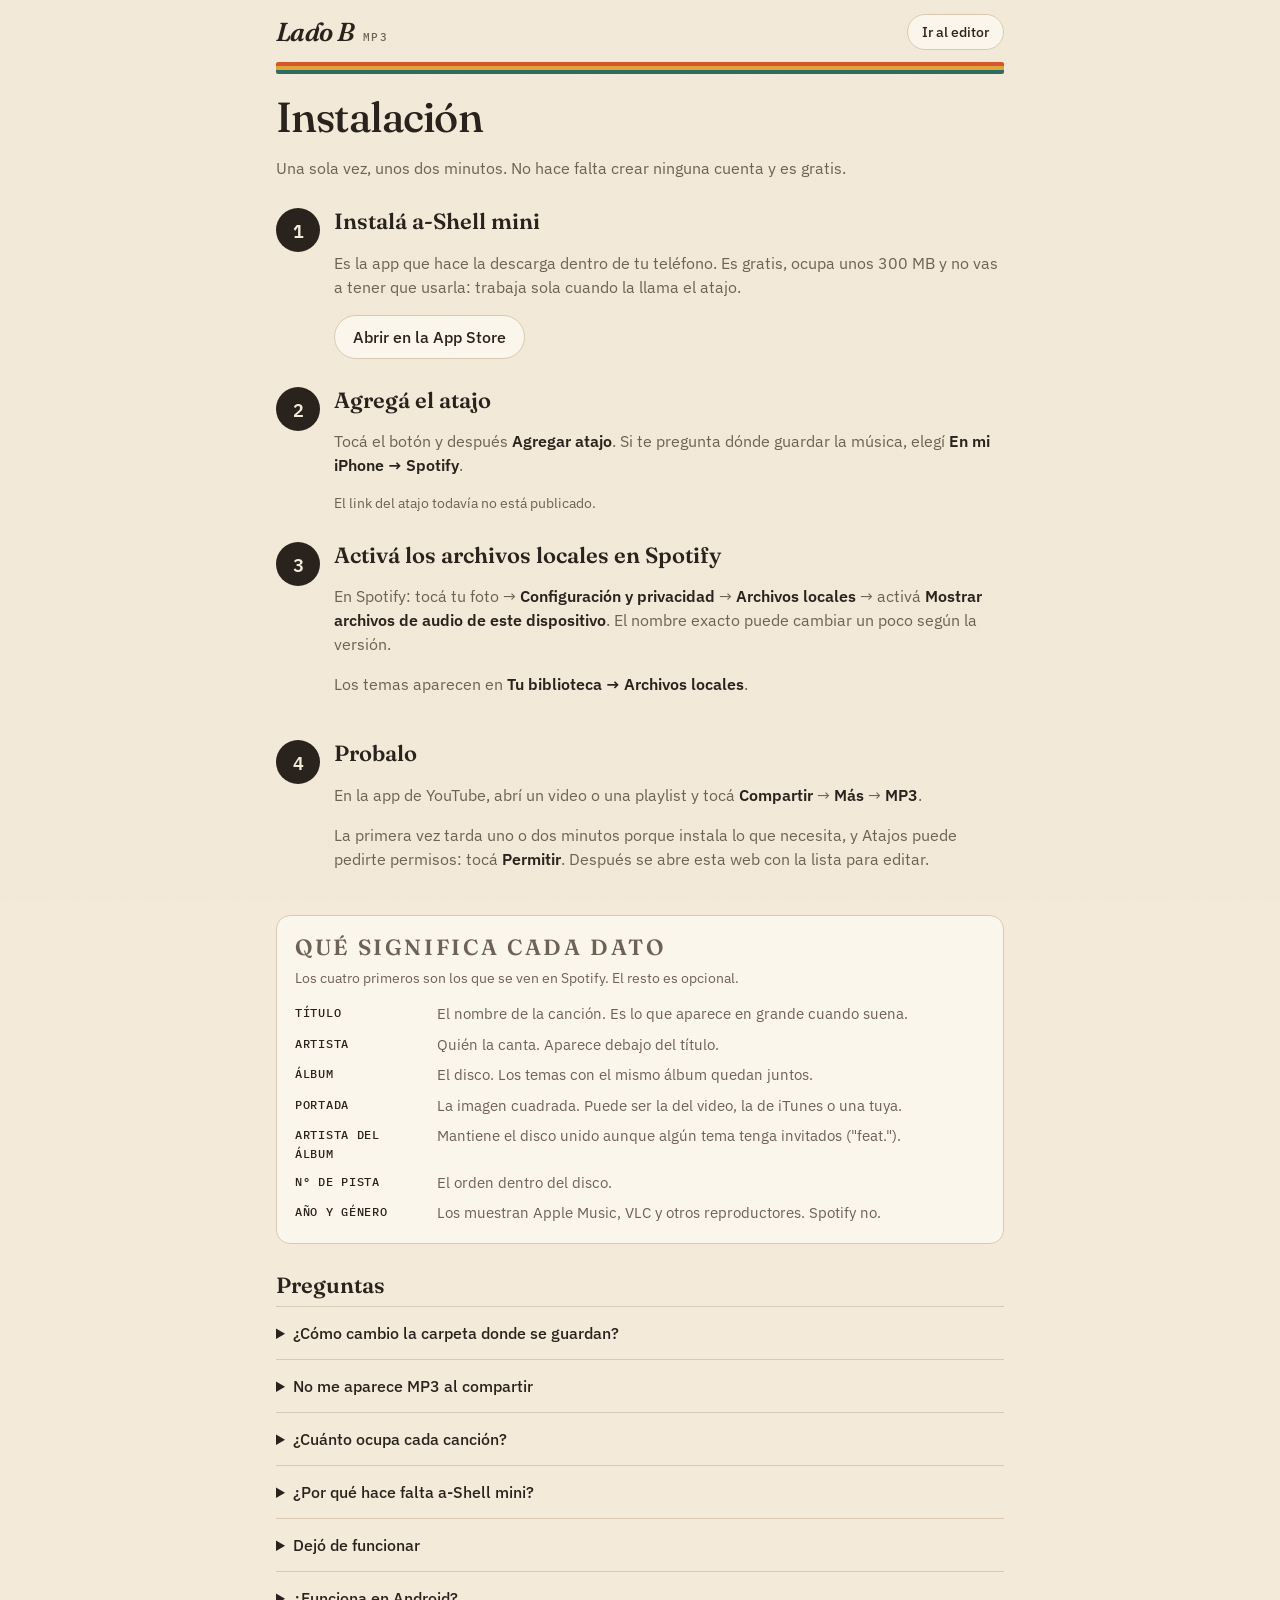
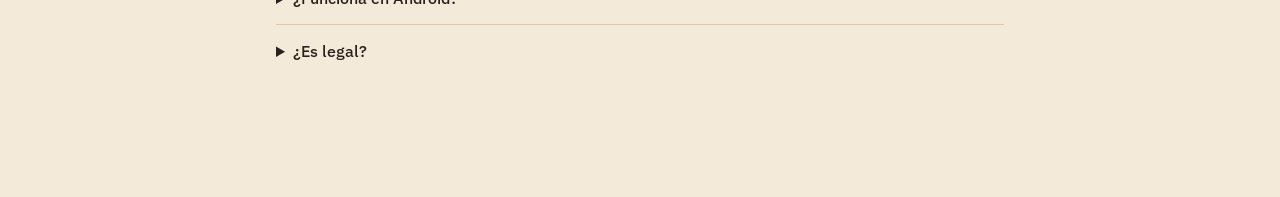
==== instalar.html @ 00c98a09 "Primera versión de Lado B Web estática para editar título, artista, álbum, portada y recortes de tem" ====
<!doctype html>
<html lang="es">
<head>
  <meta charset="utf-8">
  <meta name="viewport" content="width=device-width, initial-scale=1, viewport-fit=cover">
  <title>Instalar Lado B</title>
  <meta name="description" content="Cómo instalar Lado B en tu iPhone en dos minutos.">
  <meta name="theme-color" content="#f3ead9" media="(prefers-color-scheme: light)">
  <meta name="theme-color" content="#1d1a17" media="(prefers-color-scheme: dark)">
  <link rel="icon" href="assets/icono.svg" type="image/svg+xml">
  <link rel="apple-touch-icon" href="assets/icono-180.png">
  <link rel="preconnect" href="https://fonts.googleapis.com">
  <link rel="preconnect" href="https://fonts.gstatic.com" crossorigin>
  <link rel="stylesheet" href="https://fonts.googleapis.com/css2?family=Fraunces:ital,opsz,wght@0,9..144,500;0,9..144,600;1,9..144,500;1,9..144,600&family=IBM+Plex+Mono:wght@400;500;600&family=IBM+Plex+Sans:wght@400;500;600;700&display=swap">
  <link rel="stylesheet" href="assets/estilo.css">
</head>
<body>
  <div class="pagina guia">
    <header class="cabecera">
      <a class="marca" href="./"><b>Lado B</b><span>mp3</span></a>
      <a class="boton chico suave" href="./">Ir al editor</a>
    </header>
    <div class="rayas" aria-hidden="true"></div>

    <h1>Instalación</h1>
    <p>Una sola vez, unos dos minutos. No hace falta crear ninguna cuenta y es gratis.</p>

    <div class="pasos-guia">
      <section class="paso">
        <span class="num">1</span>
        <div>
          <h2>Instalá a-Shell mini</h2>
          <p>Es la app que hace la descarga dentro de tu teléfono. Es gratis, ocupa unos 300 MB y no vas a tener que usarla: trabaja sola cuando la llama el atajo.</p>
          <a class="boton suave" id="app-store" href="#">Abrir en la App Store</a>
        </div>
      </section>

      <section class="paso">
        <span class="num">2</span>
        <div>
          <h2>Agregá el atajo</h2>
          <p>Tocá el botón y después <b>Agregar atajo</b>. Si te pregunta dónde guardar la música, elegí <b>En mi iPhone → Spotify</b>.</p>
          <a class="boton primario" id="atajo" href="#">Agregar el atajo</a>
          <p class="nota oculto" id="sin-atajo">El link del atajo todavía no está publicado.</p>
        </div>
      </section>

      <section class="paso">
        <span class="num">3</span>
        <div>
          <h2>Activá los archivos locales en Spotify</h2>
          <p>En Spotify: tocá tu foto → <b>Configuración y privacidad</b> → <b>Archivos locales</b> → activá <b>Mostrar archivos de audio de este dispositivo</b>. El nombre exacto puede cambiar un poco según la versión.</p>
          <p>Los temas aparecen en <b>Tu biblioteca → Archivos locales</b>.</p>
        </div>
      </section>

      <section class="paso">
        <span class="num">4</span>
        <div>
          <h2>Probalo</h2>
          <p>En la app de YouTube, abrí un video o una playlist y tocá <b>Compartir</b> → <b>Más</b> → <b>MP3</b>.</p>
          <p>La primera vez tarda uno o dos minutos porque instala lo que necesita, y Atajos puede pedirte permisos: tocá <b>Permitir</b>. Después se abre esta web con la lista para editar.</p>
        </div>
      </section>
    </div>

    <section class="tarjeta">
      <h2>Qué significa cada dato</h2>
      <p class="nota">Los cuatro primeros son los que se ven en Spotify. El resto es opcional.</p>
      <dl class="campos">
        <div><dt>Título</dt><dd>El nombre de la canción. Es lo que aparece en grande cuando suena.</dd></div>
        <div><dt>Artista</dt><dd>Quién la canta. Aparece debajo del título.</dd></div>
        <div><dt>Álbum</dt><dd>El disco. Los temas con el mismo álbum quedan juntos.</dd></div>
        <div><dt>Portada</dt><dd>La imagen cuadrada. Puede ser la del video, la de iTunes o una tuya.</dd></div>
        <div><dt>Artista del álbum</dt><dd>Mantiene el disco unido aunque algún tema tenga invitados ("feat.").</dd></div>
        <div><dt>Nº de pista</dt><dd>El orden dentro del disco.</dd></div>
        <div><dt>Año y género</dt><dd>Los muestran Apple Music, VLC y otros reproductores. Spotify no.</dd></div>
      </dl>
    </section>

    <section style="margin-top:28px">
      <h2>Preguntas</h2>

      <details id="carpeta">
        <summary>¿Cómo cambio la carpeta donde se guardan?</summary>
        <p>Abrí <b>Atajos</b>, mantené apretado <b>MP3</b> → <b>Editar</b>. En la acción <b>Guardar archivo</b>, tocá la carpeta y elegí otra. Si preferís elegir cada vez, activá <b>Preguntar dónde guardar</b>.</p>
      </details>

      <details>
        <summary>No me aparece MP3 al compartir</summary>
        <p>En la hoja de compartir, deslizá la fila de abajo hasta el final, tocá <b>Editar acciones</b> y activá <b>MP3</b>. También podés copiar el link y pegarlo en la página principal.</p>
      </details>

      <details>
        <summary>¿Cuánto ocupa cada canción?</summary>
        <p>A 192 kbps, cerca de 1,4 MB por minuto: un tema de 4 minutos ocupa unos 6 MB. A 128 kbps ocupa un tercio menos y casi no se nota la diferencia. Se cambia en Ajustes.</p>
      </details>

      <details>
        <summary>¿Por qué hace falta a-Shell mini?</summary>
        <p>Safari no puede bajar el audio de YouTube por sí solo: el navegador lo bloquea por seguridad. a-Shell mini hace esa parte en tu teléfono, sin pasar por ningún servidor, así que no hay límites ni costos.</p>
      </details>

      <details>
        <summary>Dejó de funcionar</summary>
        <p>YouTube cambia cosas seguido. Las herramientas se actualizan solas cada pocos días. Para forzarlo, abrí a-Shell mini y escribí <code>pip install -U yt-dlp</code>.</p>
      </details>

      <details>
        <summary>¿Funciona en Android?</summary>
        <p>Todavía no. Está pensado para sumarlo más adelante.</p>
      </details>

      <details>
        <summary>¿Es legal?</summary>
        <p>Usalo para música que tengas derecho a descargar: tus propios videos, contenido libre o con permiso del autor.</p>
      </details>
    </section>
  </div>

  <script type="module">
    import { CONFIG } from "./assets/config.js";
    document.getElementById("app-store").href = CONFIG.appStoreAShell;
    const atajo = document.getElementById("atajo");
    if (CONFIG.atajoICloud) atajo.href = CONFIG.atajoICloud;
    else {
      atajo.classList.add("oculto");
      document.getElementById("sin-atajo").classList.remove("oculto");
    }
    try {
      const tema = JSON.parse(localStorage.getItem("ladob:ajustes") || "{}").tema;
      if (tema && tema !== "auto") document.documentElement.dataset.tema = tema;
    } catch {}
  </script>
</body>
</html>
---- assets/estilo.css ----
/* Lado B: papel crema, tinta cálida y las tres rayas de un casete de los 70. */

:root {
  --papel: #f3ead9;
  --papel-2: #ebe0cb;
  --carton: #fbf6ec;
  --tinta: #2a231d;
  --tinta-2: #6e6155;
  --tinta-3: #9a8b7c;
  --linea: #d8c9b0;
  --naranja: #d4582c;
  --naranja-tinta: #fff7ee;
  --mostaza: #e0a43a;
  --verde: #2f6b61;
  --rojo: #b2392a;
  --sombra: 0 1px 0 rgba(42, 35, 29, 0.06), 0 8px 24px -12px rgba(42, 35, 29, 0.25);
  --radio: 14px;
  --serif: "Fraunces", Georgia, serif;
  --sans: "IBM Plex Sans", system-ui, -apple-system, sans-serif;
  --mono: "IBM Plex Mono", ui-monospace, Menlo, monospace;
  color-scheme: light;
}

@media (prefers-color-scheme: dark) {
  :root:not([data-tema="claro"]) {
    --papel: #1d1a17;
    --papel-2: #26221e;
    --carton: #2c2723;
    --tinta: #f1e7d6;
    --tinta-2: #b4a694;
    --tinta-3: #85786b;
    --linea: #3d3630;
    --naranja: #e8703f;
    --naranja-tinta: #1d1a17;
    --mostaza: #e9b34e;
    --verde: #5fa596;
    --rojo: #e2604f;
    --sombra: 0 1px 0 rgba(0, 0, 0, 0.3), 0 10px 28px -14px rgba(0, 0, 0, 0.7);
    color-scheme: dark;
  }
}
:root[data-tema="oscuro"] {
  --papel: #1d1a17;
  --papel-2: #26221e;
  --carton: #2c2723;
  --tinta: #f1e7d6;
  --tinta-2: #b4a694;
  --tinta-3: #85786b;
  --linea: #3d3630;
  --naranja: #e8703f;
  --naranja-tinta: #1d1a17;
  --mostaza: #e9b34e;
  --verde: #5fa596;
  --rojo: #e2604f;
  --sombra: 0 1px 0 rgba(0, 0, 0, 0.3), 0 10px 28px -14px rgba(0, 0, 0, 0.7);
  color-scheme: dark;
}

* { box-sizing: border-box; }
html { -webkit-text-size-adjust: 100%; }
body {
  margin: 0;
  background: var(--papel);
  color: var(--tinta);
  font: 400 16px/1.5 var(--sans);
  -webkit-font-smoothing: antialiased;
  min-height: 100dvh;
}
/* Grano de papel, muy suave. */
body::before {
  content: "";
  position: fixed;
  inset: 0;
  pointer-events: none;
  opacity: 0.35;
  mix-blend-mode: multiply;
  background-image: url("data:image/svg+xml;utf8,<svg xmlns='http://www.w3.org/2000/svg' width='160' height='160'><filter id='n'><feTurbulence type='fractalNoise' baseFrequency='.9' numOctaves='2' stitchTiles='stitch'/><feColorMatrix values='0 0 0 0 .45 0 0 0 0 .38 0 0 0 0 .3 0 0 0 .09 0'/></filter><rect width='100%' height='100%' filter='url(%23n)'/></svg>");
  z-index: 0;
}
:root[data-tema="oscuro"] body::before { mix-blend-mode: screen; opacity: 0.15; }
@media (prefers-color-scheme: dark) {
  :root:not([data-tema="claro"]) body::before { mix-blend-mode: screen; opacity: 0.15; }
}

a { color: inherit; }
img { display: block; }
button, input, select, textarea { font: inherit; color: inherit; }
.mono { font-family: var(--mono); }
.oculto { display: none !important; }
.sr { position: absolute; width: 1px; height: 1px; overflow: hidden; clip: rect(0 0 0 0); }

/* ----------------------------------------------------------- estructura */

.pagina {
  position: relative;
  z-index: 1;
  max-width: 760px;
  margin: 0 auto;
  padding: 0 16px calc(120px + env(safe-area-inset-bottom));
}

.cabecera {
  display: flex;
  align-items: center;
  gap: 12px;
  padding: calc(14px + env(safe-area-inset-top)) 0 12px;
}
.marca {
  display: flex;
  align-items: baseline;
  gap: 8px;
  text-decoration: none;
  margin-right: auto;
}
.marca b {
  font: italic 600 26px/1 var(--serif);
  letter-spacing: -0.02em;
}
.marca span {
  font: 500 11px/1 var(--mono);
  letter-spacing: 0.12em;
  text-transform: uppercase;
  color: var(--tinta-2);
}
.rayas {
  height: 12px;
  border-radius: 2px;
  background: linear-gradient(var(--naranja) 0 33.3%, var(--mostaza) 33.3% 66.6%, var(--verde) 66.6%);
  margin-bottom: 20px;
}

/* --------------------------------------------------------------- botones */

.boton {
  display: inline-flex;
  align-items: center;
  justify-content: center;
  gap: 8px;
  min-height: 44px;
  padding: 0 18px;
  border-radius: 999px;
  border: 1.5px solid var(--tinta);
  background: transparent;
  font-weight: 500;
  text-decoration: none;
  cursor: pointer;
  white-space: nowrap;
  transition: transform 0.08s, background 0.15s;
}
.boton:active { transform: translateY(1px); }
.boton:disabled { opacity: 0.4; cursor: default; }
.boton.primario { background: var(--naranja); border-color: var(--naranja); color: var(--naranja-tinta); }
.boton.chico { min-height: 36px; padding: 0 14px; font-size: 14px; }
.boton.ancho { width: 100%; }
.boton.suave { border-color: var(--linea); background: var(--carton); }
.icono {
  display: inline-grid;
  place-items: center;
  width: 44px;
  height: 44px;
  border: 0;
  border-radius: 50%;
  background: transparent;
  cursor: pointer;
  color: var(--tinta);
  flex: none;
}
.icono:hover { background: var(--papel-2); }
.icono:disabled { opacity: 0.3; }
svg.i { width: 22px; height: 22px; fill: none; stroke: currentColor; stroke-width: 1.7; stroke-linecap: round; stroke-linejoin: round; }

.enlace {
  border: 0;
  background: none;
  padding: 0;
  color: var(--naranja);
  font-weight: 500;
  cursor: pointer;
  text-decoration: underline;
  text-underline-offset: 3px;
}

/* ------------------------------------------------------------- formularios */

.campo { display: grid; gap: 6px; }
.campo > span {
  display: flex;
  align-items: center;
  gap: 8px;
  font: 500 12px/1.2 var(--mono);
  letter-spacing: 0.06em;
  text-transform: uppercase;
  color: var(--tinta-2);
}
.campo small { color: var(--tinta-3); font-size: 13px; }
.entrada {
  width: 100%;
  min-height: 46px;
  padding: 10px 14px;
  border: 1.5px solid var(--linea);
  border-radius: 10px;
  background: var(--carton);
  font-size: 16px;
  outline: none;
  transition: border-color 0.15s;
}
.entrada:focus { border-color: var(--tinta); }
.entrada::placeholder { color: var(--tinta-3); }
.dos { display: grid; grid-template-columns: 1fr 1fr; gap: 12px; }
.tres { display: grid; grid-template-columns: 1fr 1fr 1fr; gap: 12px; }

.marca-n {
  display: inline-grid;
  place-items: center;
  width: 18px;
  height: 18px;
  border-radius: 50%;
  background: var(--tinta);
  color: var(--papel);
  font: 600 11px/1 var(--mono);
  letter-spacing: 0;
  flex: none;
}

.casilla {
  appearance: none;
  -webkit-appearance: none;
  width: 24px;
  height: 24px;
  margin: 0;
  border: 1.5px solid var(--tinta-3);
  border-radius: 7px;
  background: var(--carton);
  display: grid;
  place-items: center;
  cursor: pointer;
  flex: none;
}
.casilla:checked { background: var(--tinta); border-color: var(--tinta); }
.casilla:checked::after {
  content: "";
  width: 11px;
  height: 6px;
  border: solid var(--papel);
  border-width: 0 0 2px 2px;
  transform: translateY(-1px) rotate(-45deg);
}
.casilla:indeterminate { background: var(--tinta); border-color: var(--tinta); }
.casilla:indeterminate::after { content: ""; width: 10px; height: 2px; background: var(--papel); }

.segmentos {
  display: flex;
  padding: 3px;
  gap: 3px;
  border-radius: 12px;
  background: var(--papel-2);
}
.segmentos label { flex: 1; }
.segmentos input { position: absolute; opacity: 0; }
.segmentos span {
  display: grid;
  place-items: center;
  min-height: 40px;
  border-radius: 9px;
  font: 500 14px/1 var(--mono);
  cursor: pointer;
}
.segmentos input:checked + span { background: var(--carton); box-shadow: var(--sombra); }
.segmentos input:focus-visible + span { outline: 2px solid var(--naranja); }

.interruptor { display: flex; align-items: center; justify-content: space-between; gap: 16px; cursor: pointer; }
.interruptor input { appearance: none; -webkit-appearance: none; width: 50px; height: 30px; border-radius: 99px; background: var(--linea); position: relative; transition: background 0.2s; flex: none; cursor: pointer; margin: 0; }
.interruptor input::after { content: ""; position: absolute; top: 3px; left: 3px; width: 24px; height: 24px; border-radius: 50%; background: var(--carton); transition: transform 0.2s; box-shadow: 0 1px 3px rgba(0,0,0,.25); }
.interruptor input:checked { background: var(--verde); }
.interruptor input:checked::after { transform: translateX(20px); }

/* ---------------------------------------------------------------- casete */

.casete { width: 100%; max-width: 420px; margin: 0 auto; display: block; color: var(--tinta); }
.casete .carcasa { fill: var(--carton); stroke: currentColor; stroke-width: 2; }
.casete .etiqueta { fill: var(--papel); stroke: currentColor; stroke-width: 1.5; }
.casete .r1 { fill: var(--naranja); }
.casete .r2 { fill: var(--mostaza); }
.casete .r3 { fill: var(--verde); }
.casete .ventana { fill: var(--tinta); }
.casete .carrete { fill: var(--carton); stroke: currentColor; stroke-width: 1.5; }
.casete .cinta { fill: #4a3628; }
.casete .rayita { stroke: currentColor; stroke-width: 1; opacity: 0.35; }
.casete text { fill: currentColor; }
.casete .titulo-casete { font: italic 600 19px var(--serif); }
.casete .sub-casete { font: 500 9px var(--mono); letter-spacing: 0.14em; text-transform: uppercase; fill: var(--tinta-2); }
.casete .giro { transform-box: fill-box; transform-origin: center; }
.girando .casete .giro { animation: girar 2.4s linear infinite; }
@keyframes girar { to { transform: rotate(360deg); } }
@media (prefers-reduced-motion: reduce) { .girando .casete .giro { animation: none; } }

/* ----------------------------------------------------------- vista vacía */

.inicio { display: grid; gap: 28px; padding-top: 8px; }
.inicio h1 {
  font: 500 clamp(30px, 7vw, 44px)/1.05 var(--serif);
  letter-spacing: -0.02em;
  margin: 0;
  text-wrap: balance;
}
.inicio h1 em { color: var(--naranja); }
.inicio p.bajada { margin: 10px 0 0; color: var(--tinta-2); max-width: 46ch; }
.pegar { display: grid; gap: 10px; }
.pegar .fila { display: flex; gap: 8px; }
.pegar .fila .entrada { flex: 1; }
.pasos { list-style: none; margin: 0; padding: 0; display: grid; gap: 10px; counter-reset: paso; }
.pasos li { display: flex; gap: 12px; align-items: baseline; color: var(--tinta-2); counter-increment: paso; }
.pasos li::before { content: counter(paso); font: 600 13px var(--mono); color: var(--naranja); min-width: 14px; }
.pasos b { color: var(--tinta); font-weight: 500; }

.tarjeta {
  background: var(--carton);
  border: 1.5px solid var(--linea);
  border-radius: var(--radio);
  padding: 18px;
}
.tarjeta h2, .seccion-titulo {
  font: 500 12px/1 var(--mono);
  letter-spacing: 0.12em;
  text-transform: uppercase;
  color: var(--tinta-2);
  margin: 0 0 14px;
}
.recientes { list-style: none; margin: 0; padding: 0; }
.recientes li + li { border-top: 1px solid var(--linea); }
.recientes button {
  width: 100%;
  display: flex;
  align-items: center;
  gap: 12px;
  padding: 10px 0;
  border: 0;
  background: none;
  text-align: left;
  cursor: pointer;
}
.recientes img { width: 44px; height: 44px; border-radius: 6px; object-fit: cover; background: var(--papel-2); }
.recientes .t { font-weight: 500; overflow: hidden; text-overflow: ellipsis; white-space: nowrap; }
.recientes .s { font: 12px var(--mono); color: var(--tinta-3); }

/* ------------------------------------------------------------ lista */

.resumen { display: grid; gap: 18px; margin-bottom: 18px; }
.resumen .casete { max-width: 300px; }
.aviso {
  display: flex;
  gap: 12px;
  align-items: center;
  justify-content: space-between;
  flex-wrap: wrap;
  padding: 12px 14px;
  border-radius: 12px;
  background: color-mix(in srgb, var(--mostaza) 22%, var(--papel));
  border: 1.5px solid color-mix(in srgb, var(--mostaza) 60%, var(--papel));
  font-size: 15px;
}

.barra {
  position: sticky;
  top: 0;
  z-index: 5;
  display: flex;
  align-items: center;
  gap: 10px;
  padding: 10px 0;
  margin: 0 -16px;
  padding-inline: 16px;
  background: color-mix(in srgb, var(--papel) 92%, transparent);
  backdrop-filter: blur(10px);
  -webkit-backdrop-filter: blur(10px);
  border-bottom: 1px solid var(--linea);
}
.barra .cuenta { font: 500 13px var(--mono); color: var(--tinta-2); margin-right: auto; white-space: nowrap; }
.barra .boton.chico { padding: 0 12px; gap: 6px; }
.barra .boton svg.i { width: 18px; height: 18px; }

.temas { list-style: none; margin: 0; padding: 0; }
.tema {
  display: grid;
  grid-template-columns: auto 52px 1fr auto;
  align-items: center;
  gap: 12px;
  padding: 10px 4px;
  border-bottom: 1px solid var(--linea);
  cursor: pointer;
  border-radius: 8px;
}
.tema:hover { background: var(--papel-2); }
.tema .tapa { width: 52px; height: 52px; border-radius: 6px; object-fit: cover; background: var(--papel-2); }
.tema .info { min-width: 0; }
.tema .titulo, .tema .sub { overflow: hidden; text-overflow: ellipsis; white-space: nowrap; }
.tema .titulo { font-weight: 500; }
.tema .sub { font-size: 14px; color: var(--tinta-2); }
.tema .sub .falta { color: var(--rojo); }
.tema .meta { display: grid; justify-items: end; gap: 2px; font: 13px var(--mono); color: var(--tinta-2); }
.tema .nro { font: 12px var(--mono); color: var(--tinta-3); margin-right: 4px; }
.etiqueta-corte {
  font: 500 10px/1 var(--mono);
  letter-spacing: 0.06em;
  text-transform: uppercase;
  padding: 3px 6px;
  border-radius: 4px;
  background: color-mix(in srgb, var(--verde) 18%, transparent);
  color: var(--verde);
}
.tema.apagado .tapa, .tema.apagado .info { opacity: 0.45; }

.pie {
  position: fixed;
  left: 0;
  right: 0;
  bottom: 0;
  z-index: 10;
  padding: 12px 16px calc(12px + env(safe-area-inset-bottom));
  background: color-mix(in srgb, var(--papel) 94%, transparent);
  backdrop-filter: blur(12px);
  -webkit-backdrop-filter: blur(12px);
  border-top: 1px solid var(--linea);
}
.pie .adentro { max-width: 760px; margin: 0 auto; display: flex; align-items: center; gap: 14px; }
.pie .peso { font: 12px/1.3 var(--mono); color: var(--tinta-2); }
.pie .boton { margin-left: auto; }

/* ------------------------------------------------------------ hojas */

dialog.hoja {
  border: 0;
  padding: 0;
  margin: auto auto 0;
  width: 100%;
  max-width: 640px;
  max-height: 92dvh;
  border-radius: 22px 22px 0 0;
  background: var(--papel);
  color: var(--tinta);
  box-shadow: 0 -10px 40px rgba(0, 0, 0, 0.25);
  overflow: hidden;
}
dialog.hoja[open] { display: flex; flex-direction: column; animation: subir 0.22s ease-out; }
dialog.hoja::backdrop { background: rgba(20, 16, 12, 0.45); }
@keyframes subir { from { transform: translateY(40px); opacity: 0; } }
@media (min-width: 700px) {
  dialog.hoja { margin: auto; border-radius: 22px; max-height: 88dvh; }
}
.hoja-cabeza {
  display: flex;
  align-items: center;
  gap: 4px;
  padding: 10px 10px 10px 20px;
  border-bottom: 1px solid var(--linea);
}
.hoja-cabeza h2 { font: 600 20px/1.2 var(--serif); margin: 0 auto 0 0; }
.hoja-cabeza .pos { font: 13px var(--mono); color: var(--tinta-2); margin-right: 4px; }
.hoja-cuerpo { overflow-y: auto; padding: 20px; display: grid; gap: 22px; overscroll-behavior: contain; }
.hoja-pie {
  padding: 12px 20px calc(12px + env(safe-area-inset-bottom));
  border-top: 1px solid var(--linea);
  display: flex;
  gap: 10px;
}
.hoja-pie .boton { flex: 1; }
.bloque { display: grid; gap: 14px; }
.bloque + .bloque { padding-top: 22px; border-top: 1px dashed var(--linea); }
.nota { margin: 0; font-size: 14px; color: var(--tinta-2); }

/* -------------------------------------- vista previa (cómo se ve en Spotify) */

.vista {
  position: relative;
  display: grid;
  grid-template-columns: 136px 1fr;
  gap: 14px;
  align-items: center;
  padding: 16px;
  border-radius: var(--radio);
  background: #191512;
  color: #f4ece0;
}
.vista .disco {
  position: relative;
  width: 136px;
  height: 104px;
}
.vista .disco::before {
  /* el vinilo que asoma detrás de la tapa */
  content: "";
  position: absolute;
  top: 4px;
  left: 38px;
  width: 96px;
  height: 96px;
  border-radius: 50%;
  background:
    radial-gradient(circle, #111 0 3%, var(--naranja) 4% 30%, #0c0c0c 31% 33%, transparent 34%),
    repeating-radial-gradient(circle, #0e0e0e 0 1.5px, #333 1.5px 2.5px);
  box-shadow: 0 0 0 1px #3a322b;
}
.vista .disco img, .vista .disco .sin-tapa {
  position: relative;
  width: 100px;
  height: 100px;
  border-radius: 4px;
  object-fit: cover;
  box-shadow: 0 6px 16px rgba(0, 0, 0, 0.5);
  background: #2a2420;
}
.vista .sin-tapa { display: grid; place-items: center; font: 11px var(--mono); color: #9a8b7c; }
.vista .textos { min-width: 0; display: grid; gap: 4px; }
.vista .v-de { font: 500 10px/1.2 var(--mono); letter-spacing: 0.12em; text-transform: uppercase; color: #b4a694; }
.vista .v-titulo { font: 700 19px/1.2 var(--sans); overflow-wrap: anywhere; }
.vista .v-artista { font-size: 14px; color: #c9bcaa; }
.vista .vacio { color: #85786b; font-style: italic; font-weight: 400; }
.vista .marca-n { background: #f4ece0; color: #191512; width: 16px; height: 16px; font-size: 10px; vertical-align: 2px; margin-right: 6px; }
.vista .disco .marca-n { position: absolute; top: -6px; left: -6px; z-index: 2; }
.vista-pie { grid-column: 1 / -1; font: 11px/1.4 var(--mono); color: #9a8b7c; border-top: 1px solid #3a322b; padding-top: 10px; }

/* -------------------------------------------------------- portada / opciones */

.opciones-tapa { display: flex; gap: 10px; overflow-x: auto; padding-bottom: 4px; scrollbar-width: none; }
.opcion-tapa {
  flex: none;
  display: grid;
  gap: 6px;
  justify-items: center;
  width: 78px;
  border: 0;
  background: none;
  padding: 0;
  cursor: pointer;
  font: 11px var(--mono);
  color: var(--tinta-2);
}
.opcion-tapa .cuadro {
  width: 72px;
  height: 72px;
  border-radius: 8px;
  border: 2px solid transparent;
  outline: 1.5px solid var(--linea);
  background: var(--papel-2) center / cover no-repeat;
  display: grid;
  place-items: center;
  color: var(--tinta-2);
}
.opcion-tapa[aria-pressed="true"] .cuadro { border-color: var(--papel); outline: 2.5px solid var(--naranja); }
.opcion-tapa[aria-pressed="true"] { color: var(--tinta); }

.resultados { list-style: none; margin: 0; padding: 0; display: grid; gap: 4px; }
.resultados button {
  width: 100%;
  display: grid;
  grid-template-columns: 48px 1fr;
  gap: 12px;
  align-items: center;
  padding: 8px;
  border: 0;
  border-radius: 10px;
  background: none;
  text-align: left;
  cursor: pointer;
}
.resultados button:hover { background: var(--papel-2); }
.resultados img { width: 48px; height: 48px; border-radius: 6px; }
.resultados .t { font-weight: 500; }
.resultados .s { font-size: 13px; color: var(--tinta-2); }

/* -------------------------------------------------------------- recorte */

.reproductor {
  aspect-ratio: 16 / 9;
  border-radius: 12px;
  overflow: hidden;
  background: #111;
  display: grid;
  place-items: center;
}
.reproductor iframe, .reproductor > div { width: 100%; height: 100%; border: 0; }
.reproductor .boton { color: #f4ece0; border-color: #f4ece0; }
.tiempos { display: grid; grid-template-columns: 1fr 1fr; gap: 12px; }
.tiempo { display: grid; gap: 8px; }
.tiempo .acciones { display: grid; grid-template-columns: 1fr 1fr; gap: 6px; }
.linea-tiempo {
  position: relative;
  height: 10px;
  border-radius: 5px;
  background: var(--papel-2);
  overflow: hidden;
}
.linea-tiempo i { position: absolute; top: 0; bottom: 0; background: var(--verde); border-radius: 5px; }
.sugerencia {
  display: flex;
  gap: 12px;
  align-items: center;
  justify-content: space-between;
  padding: 12px 14px;
  border-radius: 12px;
  background: color-mix(in srgb, var(--verde) 14%, var(--papel));
  font-size: 14px;
}

/* --------------------------------------------------------------- listas de acciones */

.acciones-lista { list-style: none; margin: 0; padding: 0; }
.acciones-lista li + li { border-top: 1px solid var(--linea); }
.acciones-lista button {
  width: 100%;
  display: grid;
  grid-template-columns: 1fr auto;
  gap: 2px 12px;
  align-items: center;
  padding: 14px 2px;
  border: 0;
  background: none;
  text-align: left;
  cursor: pointer;
}
.acciones-lista .t { font-weight: 500; }
.acciones-lista .s { grid-column: 1; font-size: 14px; color: var(--tinta-2); }
.acciones-lista svg { grid-row: 1 / span 2; grid-column: 2; color: var(--tinta-3); }

.aviso-toast {
  position: fixed;
  left: 50%;
  bottom: calc(96px + env(safe-area-inset-bottom));
  transform: translateX(-50%);
  z-index: 50;
  max-width: calc(100% - 32px);
  padding: 12px 18px;
  border-radius: 12px;
  background: var(--tinta);
  color: var(--papel);
  font-size: 15px;
  box-shadow: var(--sombra);
  animation: subir 0.2s ease-out;
}

.cargando { display: inline-block; width: 16px; height: 16px; border: 2px solid currentColor; border-right-color: transparent; border-radius: 50%; animation: girar 0.7s linear infinite; }

/* ------------------------------------------------------------- guía */

.guia h1 { font: 500 clamp(30px, 7vw, 42px)/1.1 var(--serif); letter-spacing: -0.02em; margin: 0 0 10px; }
.guia h2 { font: 600 22px/1.2 var(--serif); margin: 0 0 8px; }
.guia p, .guia li { color: var(--tinta-2); }
.guia ol, .guia ul { padding-left: 20px; }
.guia li + li { margin-top: 6px; }
.guia b { color: var(--tinta); font-weight: 600; }
.guia .paso { display: grid; grid-template-columns: 44px 1fr; gap: 14px; }
.guia .num {
  width: 44px;
  height: 44px;
  border-radius: 50%;
  display: grid;
  place-items: center;
  font: 600 18px var(--mono);
  background: var(--tinta);
  color: var(--papel);
}
.guia .pasos-guia { display: grid; gap: 28px; margin: 28px 0; }
.guia details { border-top: 1px solid var(--linea); padding: 14px 0; }
.guia summary { cursor: pointer; font-weight: 500; }
.guia code { font: 14px var(--mono); background: var(--papel-2); padding: 2px 6px; border-radius: 4px; }
.guia .campos { display: grid; gap: 8px; margin: 14px 0 0; }
.guia .campos div { display: grid; grid-template-columns: 130px 1fr; gap: 12px; font-size: 15px; }
.guia .campos dt { font: 500 12px/1.6 var(--mono); text-transform: uppercase; letter-spacing: 0.06em; color: var(--tinta); }
.guia .campos dd { margin: 0; color: var(--tinta-2); }

@media (max-width: 420px) {
  .tema { grid-template-columns: auto 46px 1fr auto; gap: 10px; }
  .tema .tapa { width: 46px; height: 46px; }
  .vista { grid-template-columns: 116px 1fr; }
  .vista .disco { width: 116px; height: 88px; }
  .vista .disco img, .vista .disco .sin-tapa { width: 88px; height: 88px; }
  .vista .disco::before { width: 82px; height: 82px; left: 32px; top: 3px; }
  .tres { grid-template-columns: 1fr 1fr; }
  .guia .campos div { grid-template-columns: 1fr; gap: 2px; }
}
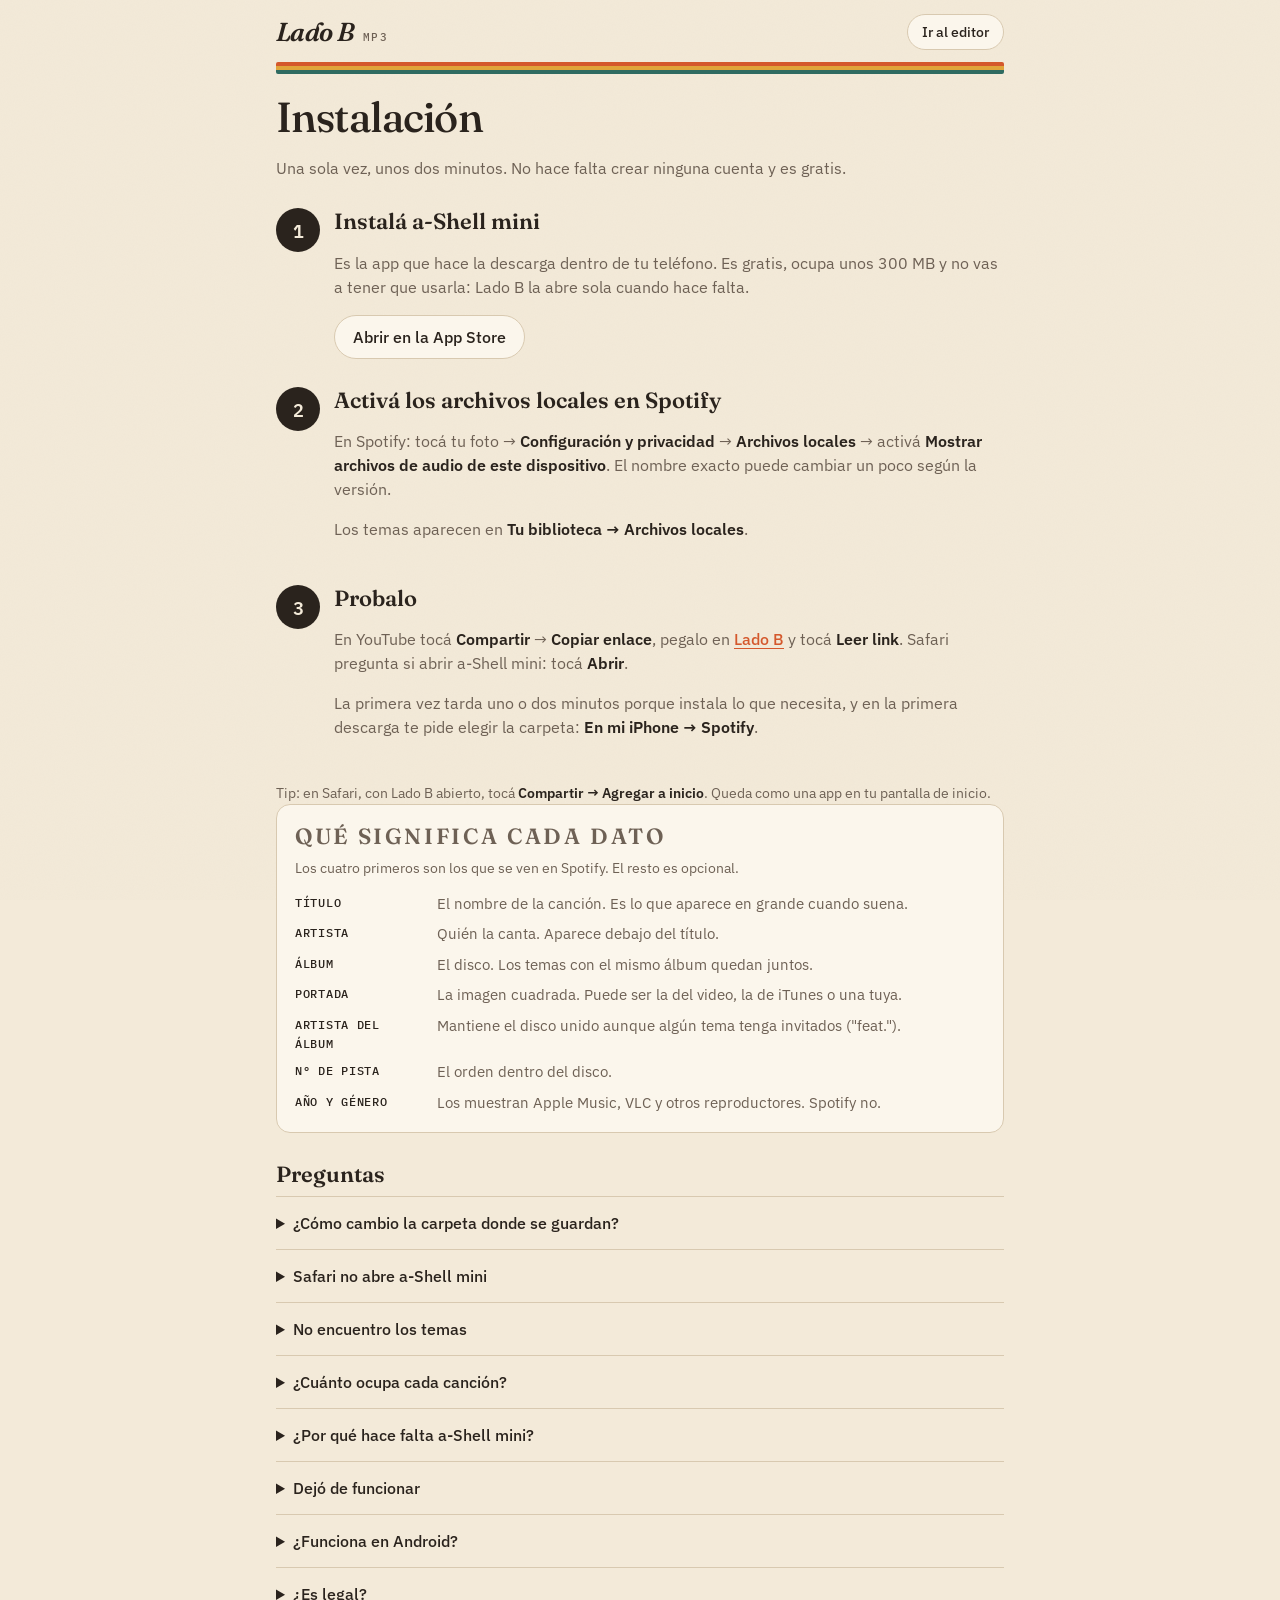
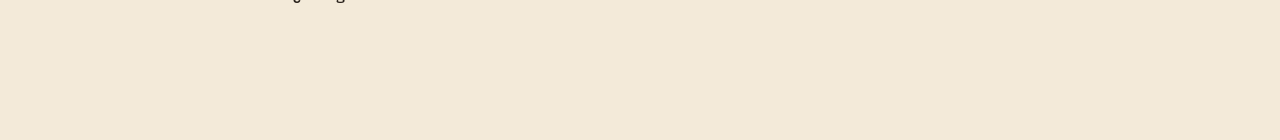
==== commit fb0b9202: "Versión sin atajo: la página llama directo a a-Shell mini - La web abre ashellmini:// con un comando" ====
--- a/instalar.html
+++ b/instalar.html
@@ -30,23 +30,13 @@
         <span class="num">1</span>
         <div>
           <h2>Instalá a-Shell mini</h2>
-          <p>Es la app que hace la descarga dentro de tu teléfono. Es gratis, ocupa unos 300 MB y no vas a tener que usarla: trabaja sola cuando la llama el atajo.</p>
+          <p>Es la app que hace la descarga dentro de tu teléfono. Es gratis, ocupa unos 300 MB y no vas a tener que usarla: Lado B la abre sola cuando hace falta.</p>
           <a class="boton suave" id="app-store" href="#">Abrir en la App Store</a>
         </div>
       </section>
 
       <section class="paso">
         <span class="num">2</span>
-        <div>
-          <h2>Agregá el atajo</h2>
-          <p>Tocá el botón y después <b>Agregar atajo</b>. Si te pregunta dónde guardar la música, elegí <b>En mi iPhone → Spotify</b>.</p>
-          <a class="boton primario" id="atajo" href="#">Agregar el atajo</a>
-          <p class="nota oculto" id="sin-atajo">El link del atajo todavía no está publicado.</p>
-        </div>
-      </section>
-
-      <section class="paso">
-        <span class="num">3</span>
         <div>
           <h2>Activá los archivos locales en Spotify</h2>
           <p>En Spotify: tocá tu foto → <b>Configuración y privacidad</b> → <b>Archivos locales</b> → activá <b>Mostrar archivos de audio de este dispositivo</b>. El nombre exacto puede cambiar un poco según la versión.</p>
@@ -55,14 +45,16 @@
       </section>
 
       <section class="paso">
-        <span class="num">4</span>
+        <span class="num">3</span>
         <div>
           <h2>Probalo</h2>
-          <p>En la app de YouTube, abrí un video o una playlist y tocá <b>Compartir</b> → <b>Más</b> → <b>MP3</b>.</p>
-          <p>La primera vez tarda uno o dos minutos porque instala lo que necesita, y Atajos puede pedirte permisos: tocá <b>Permitir</b>. Después se abre esta web con la lista para editar.</p>
+          <p>En YouTube tocá <b>Compartir</b> → <b>Copiar enlace</b>, pegalo en <a class="enlace" href="./">Lado B</a> y tocá <b>Leer link</b>. Safari pregunta si abrir a-Shell mini: tocá <b>Abrir</b>.</p>
+          <p>La primera vez tarda uno o dos minutos porque instala lo que necesita, y en la primera descarga te pide elegir la carpeta: <b>En mi iPhone → Spotify</b>.</p>
         </div>
       </section>
     </div>
+
+    <p class="nota">Tip: en Safari, con Lado B abierto, tocá <b>Compartir → Agregar a inicio</b>. Queda como una app en tu pantalla de inicio.</p>
 
     <section class="tarjeta">
       <h2>Qué significa cada dato</h2>
@@ -83,12 +75,17 @@
 
       <details id="carpeta">
         <summary>¿Cómo cambio la carpeta donde se guardan?</summary>
-        <p>Abrí <b>Atajos</b>, mantené apretado <b>MP3</b> → <b>Editar</b>. En la acción <b>Guardar archivo</b>, tocá la carpeta y elegí otra. Si preferís elegir cada vez, activá <b>Preguntar dónde guardar</b>.</p>
+        <p>En Lado B, tocá el botón de <b>Ajustes</b> (arriba a la derecha) → <b>Cambiar carpeta</b>, y elegí otra.</p>
       </details>
 
       <details>
-        <summary>No me aparece MP3 al compartir</summary>
-        <p>En la hoja de compartir, deslizá la fila de abajo hasta el final, tocá <b>Editar acciones</b> y activá <b>MP3</b>. También podés copiar el link y pegarlo en la página principal.</p>
+        <summary>Safari no abre a-Shell mini</summary>
+        <p>Revisá que esté instalada la versión <b>a-Shell mini</b>. Si tenés la versión completa (a-Shell), elegila en <b>Ajustes → App que descarga</b>.</p>
+      </details>
+
+      <details>
+        <summary>No encuentro los temas</summary>
+        <p>Si en la primera descarga no se eligió ninguna carpeta, quedan en <b>Archivos → En mi iPhone → a-Shell mini → Lado B</b>. Para que vayan a Spotify, elegí la carpeta desde <b>Ajustes → Cambiar carpeta</b>.</p>
       </details>
 
       <details>
@@ -121,12 +118,6 @@
   <script type="module">
     import { CONFIG } from "./assets/config.js";
     document.getElementById("app-store").href = CONFIG.appStoreAShell;
-    const atajo = document.getElementById("atajo");
-    if (CONFIG.atajoICloud) atajo.href = CONFIG.atajoICloud;
-    else {
-      atajo.classList.add("oculto");
-      document.getElementById("sin-atajo").classList.remove("oculto");
-    }
     try {
       const tema = JSON.parse(localStorage.getItem("ladob:ajustes") || "{}").tema;
       if (tema && tema !== "auto") document.documentElement.dataset.tema = tema;
--- a/assets/estilo.css
+++ b/assets/estilo.css
@@ -380,9 +380,60 @@
 .barra .boton svg.i { width: 18px; height: 18px; }
 
 .temas { list-style: none; margin: 0; padding: 0; }
+/* --------------------------------------------------------------- tutorial */
+
+.tutorial { display: grid; gap: 14px; text-align: center; justify-items: center; }
+.tutorial h3 { font: 600 24px/1.15 var(--serif); margin: 6px 0 0; }
+.tutorial p { margin: 0; color: var(--tinta-2); max-width: 40ch; }
+.tutorial-visual { width: 100%; min-height: 150px; display: grid; place-items: center; }
+.tutorial-visual .casete { max-width: 280px; }
+.puntos { display: flex; gap: 6px; margin-top: 4px; }
+.puntos i { width: 7px; height: 7px; border-radius: 50%; background: var(--linea); }
+.puntos i.activo { background: var(--naranja); width: 20px; border-radius: 4px; }
+
+.mock { width: 100%; max-width: 300px; border-radius: 16px; font-family: var(--sans); box-shadow: var(--sombra); }
+.mock .si { color: #0a84ff; font-weight: 600; }
+.mock-app {
+  display: flex; align-items: center; gap: 14px; padding: 16px;
+  background: var(--carton); border: 1.5px solid var(--linea); text-align: left;
+}
+.mock-app b { display: block; }
+.mock-app small { color: var(--tinta-2); }
+.mock-icono {
+  width: 60px; height: 60px; border-radius: 14px; flex: none;
+  display: grid; place-items: center;
+  background: #1c1c1e; color: #f5c542; font: 600 20px var(--mono);
+}
+.mock-alerta { background: rgba(242, 242, 247, 0.96); color: #1c1c1e; overflow: hidden; }
+.mock-alerta p { margin: 0; padding: 18px 16px; font-size: 15px; font-weight: 600; color: #1c1c1e; }
+.mock-alerta div { display: grid; grid-template-columns: 1fr 1fr; border-top: 1px solid #c6c6c8; }
+.mock-alerta span { padding: 12px; color: #0a84ff; }
+.mock-alerta span + span { border-left: 1px solid #c6c6c8; }
+.mock-ruta {
+  display: flex; align-items: center; justify-content: center; gap: 10px; padding: 18px;
+  background: var(--carton); border: 1.5px solid var(--linea); font-size: 17px;
+}
+.mock-ruta .flecha { color: var(--tinta-3); }
+.mock-ajuste {
+  display: flex; align-items: center; gap: 14px; padding: 16px; text-align: left;
+  background: #181818; color: #fff; font-size: 15px;
+}
+.mock-interruptor { flex: none; width: 46px; height: 28px; border-radius: 14px; background: #1ed760; position: relative; }
+.mock-interruptor::after { content: ""; position: absolute; top: 3px; right: 3px; width: 22px; height: 22px; border-radius: 50%; background: #fff; }
+
+.pista { margin: 14px 0 4px; }
+.tema .editar { color: var(--tinta-3); display: grid; place-items: center; }
+.tema .editar svg.i { width: 18px; height: 18px; }
+.etiqueta-corte.guardado { background: color-mix(in srgb, var(--naranja) 16%, transparent); color: var(--naranja); }
+.exito { display: grid; gap: 14px; text-align: center; }
+.exito .casete { max-width: 260px; }
+.exito p { margin: 0; color: var(--tinta-2); }
+.fallos { list-style: none; margin: 0; padding: 0; display: grid; gap: 10px; }
+.fallos li { display: grid; gap: 2px; padding: 10px 12px; border-radius: 10px; background: var(--papel-2); }
+.fallos span { font: 13px/1.4 var(--mono); color: var(--tinta-2); overflow-wrap: anywhere; }
 .tema {
   display: grid;
-  grid-template-columns: auto 52px 1fr auto;
+  grid-template-columns: auto 52px 1fr auto 18px;
   align-items: center;
   gap: 12px;
   padding: 10px 4px;
@@ -669,7 +720,7 @@
 .guia .campos dd { margin: 0; color: var(--tinta-2); }
 
 @media (max-width: 420px) {
-  .tema { grid-template-columns: auto 46px 1fr auto; gap: 10px; }
+  .tema { grid-template-columns: auto 46px 1fr auto 16px; gap: 10px; }
   .tema .tapa { width: 46px; height: 46px; }
   .vista { grid-template-columns: 116px 1fr; }
   .vista .disco { width: 116px; height: 88px; }
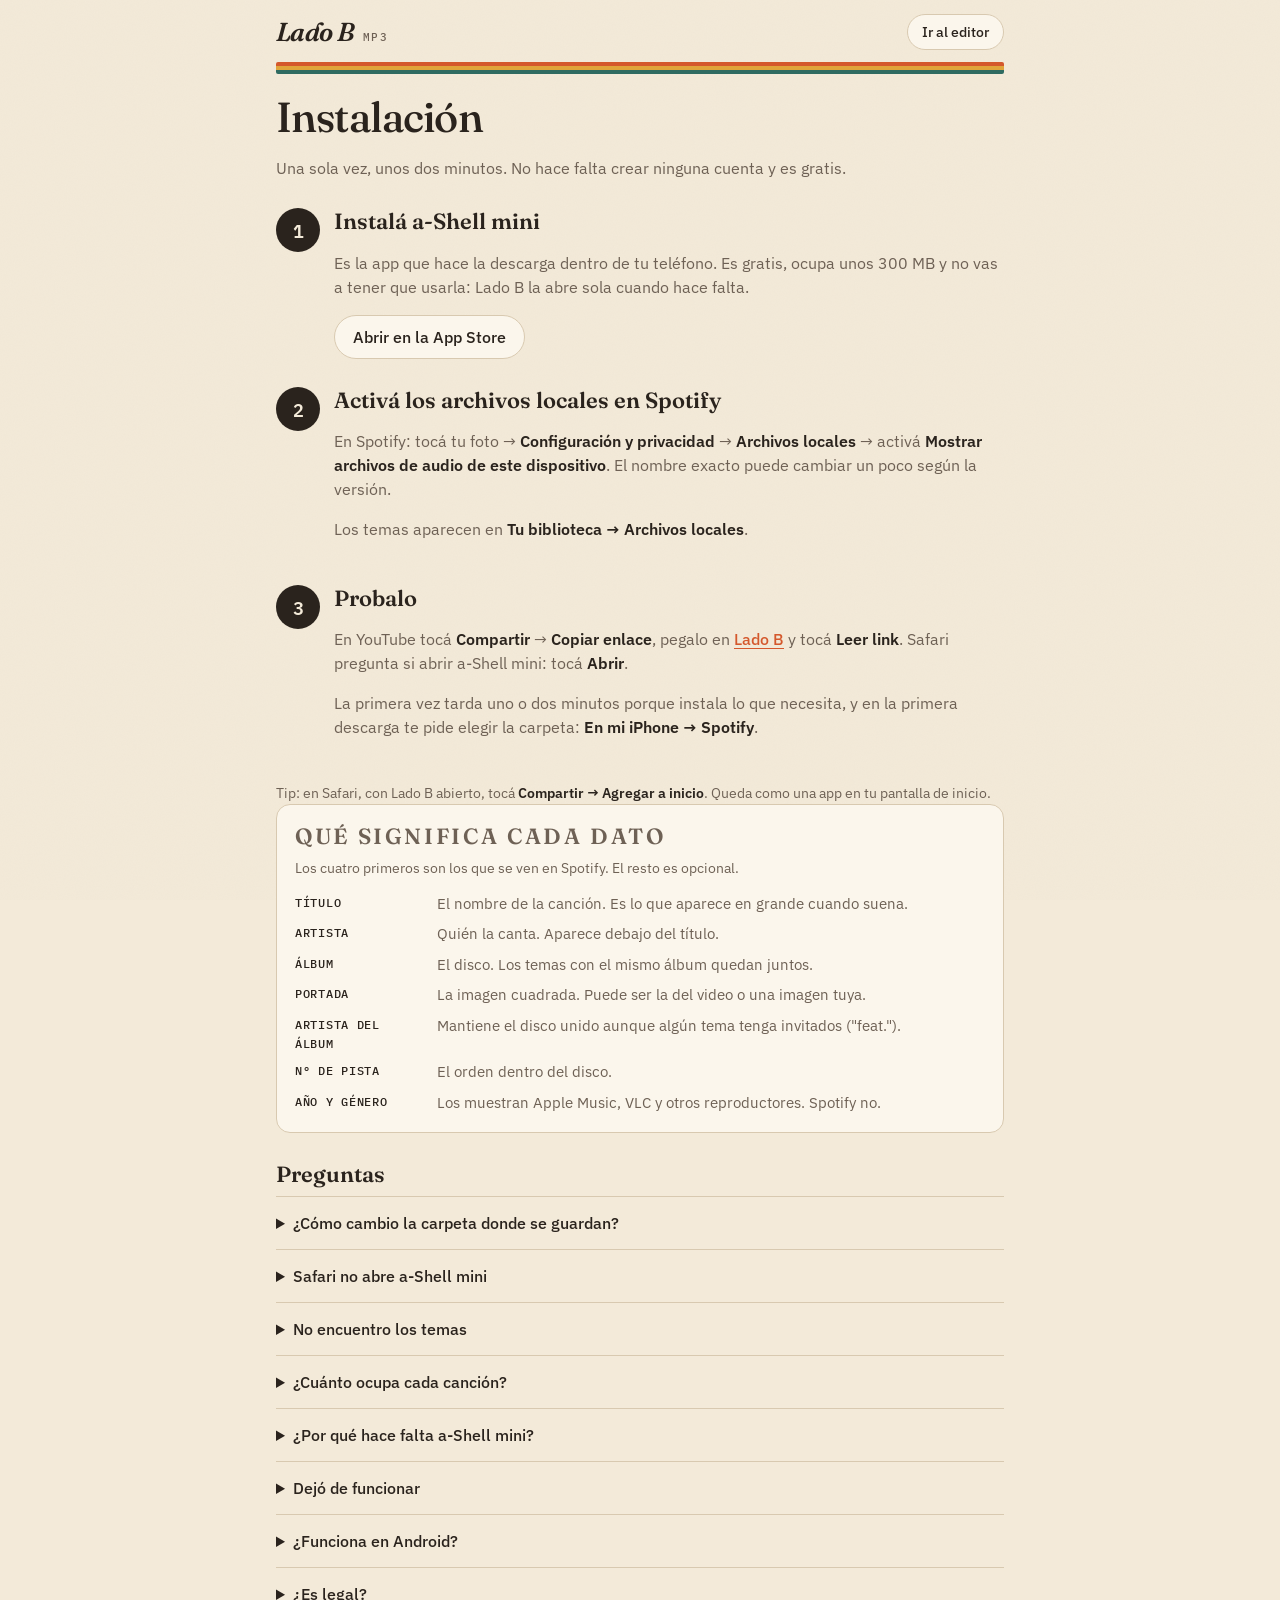
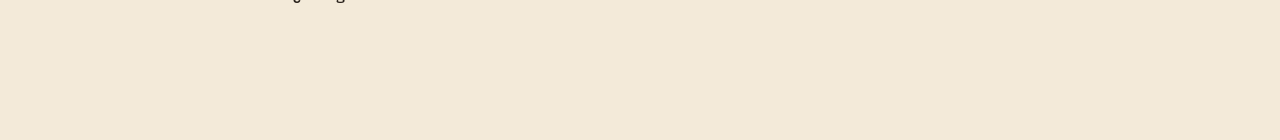
==== commit 1f0e5403: "Sacar iTunes y sumar el botón Agregar a inicio - Se quita la búsqueda en iTunes del editor y de la e" ====
--- a/instalar.html
+++ b/instalar.html
@@ -7,8 +7,10 @@
   <meta name="description" content="Cómo instalar Lado B en tu iPhone en dos minutos.">
   <meta name="theme-color" content="#f3ead9" media="(prefers-color-scheme: light)">
   <meta name="theme-color" content="#1d1a17" media="(prefers-color-scheme: dark)">
+  <meta name="apple-mobile-web-app-title" content="Lado B">
   <link rel="icon" href="assets/icono.svg" type="image/svg+xml">
   <link rel="apple-touch-icon" href="assets/icono-180.png">
+  <link rel="manifest" href="manifest.webmanifest">
   <link rel="preconnect" href="https://fonts.googleapis.com">
   <link rel="preconnect" href="https://fonts.gstatic.com" crossorigin>
   <link rel="stylesheet" href="https://fonts.googleapis.com/css2?family=Fraunces:ital,opsz,wght@0,9..144,500;0,9..144,600;1,9..144,500;1,9..144,600&family=IBM+Plex+Mono:wght@400;500;600&family=IBM+Plex+Sans:wght@400;500;600;700&display=swap">
@@ -63,7 +65,7 @@
         <div><dt>Título</dt><dd>El nombre de la canción. Es lo que aparece en grande cuando suena.</dd></div>
         <div><dt>Artista</dt><dd>Quién la canta. Aparece debajo del título.</dd></div>
         <div><dt>Álbum</dt><dd>El disco. Los temas con el mismo álbum quedan juntos.</dd></div>
-        <div><dt>Portada</dt><dd>La imagen cuadrada. Puede ser la del video, la de iTunes o una tuya.</dd></div>
+        <div><dt>Portada</dt><dd>La imagen cuadrada. Puede ser la del video o una imagen tuya.</dd></div>
         <div><dt>Artista del álbum</dt><dd>Mantiene el disco unido aunque algún tema tenga invitados ("feat.").</dd></div>
         <div><dt>Nº de pista</dt><dd>El orden dentro del disco.</dd></div>
         <div><dt>Año y género</dt><dd>Los muestran Apple Music, VLC y otros reproductores. Spotify no.</dd></div>
--- a/assets/estilo.css
+++ b/assets/estilo.css
@@ -296,7 +296,7 @@
 
 /* ----------------------------------------------------------- vista vacía */
 
-.inicio { display: grid; gap: 28px; padding-top: 8px; }
+.inicio { display: grid; grid-template-columns: minmax(0, 1fr); gap: 28px; padding-top: 8px; }
 .inicio h1 {
   font: 500 clamp(30px, 7vw, 44px)/1.05 var(--serif);
   letter-spacing: -0.02em;
@@ -420,6 +420,32 @@
 }
 .mock-interruptor { flex: none; width: 46px; height: 28px; border-radius: 14px; background: #1ed760; position: relative; }
 .mock-interruptor::after { content: ""; position: absolute; top: 3px; right: 3px; width: 22px; height: 22px; border-radius: 50%; background: #fff; }
+
+/* -------------------------------------------------------- agregar a inicio */
+
+.agregar { display: grid; grid-template-columns: 56px 1fr; gap: 6px 14px; align-items: center; }
+.agregar img { width: 56px; height: 56px; border-radius: 13px; box-shadow: var(--sombra); grid-row: span 2; }
+.agregar b { display: block; }
+.agregar small { color: var(--tinta-2); font-size: 14px; }
+.agregar .boton { grid-column: 2; justify-self: start; }
+.agregar .boton svg.i { width: 18px; height: 18px; }
+
+.inicio-vista {
+  display: flex; justify-content: center; gap: 22px; padding: 22px 16px 18px;
+  border-radius: 18px;
+  background: linear-gradient(160deg, #2f6b61, #1d1a17 70%);
+}
+.inicio-vista > span { display: grid; justify-items: center; gap: 6px; }
+.app-ladob img { width: 64px; height: 64px; border-radius: 15px; box-shadow: 0 6px 16px rgba(0, 0, 0, 0.4); }
+.app-ladob small { color: #fff; font-size: 12px; }
+.app-falsa i:first-child { display: block; width: 64px; height: 64px; border-radius: 15px; background: rgba(255, 255, 255, 0.16); }
+.app-falsa i:last-child { display: block; width: 40px; height: 8px; border-radius: 4px; background: rgba(255, 255, 255, 0.16); margin-top: 4px; }
+.chip {
+  display: inline-grid; place-items: center; vertical-align: -6px;
+  width: 26px; height: 26px; border-radius: 7px;
+  background: var(--papel-2); color: #0a84ff;
+}
+.chip svg.i { width: 17px; height: 17px; }
 
 .pista { margin: 14px 0 4px; }
 .tema .editar { color: var(--tinta-3); display: grid; place-items: center; }
@@ -600,25 +626,6 @@
 .opcion-tapa[aria-pressed="true"] .cuadro { border-color: var(--papel); outline: 2.5px solid var(--naranja); }
 .opcion-tapa[aria-pressed="true"] { color: var(--tinta); }
 
-.resultados { list-style: none; margin: 0; padding: 0; display: grid; gap: 4px; }
-.resultados button {
-  width: 100%;
-  display: grid;
-  grid-template-columns: 48px 1fr;
-  gap: 12px;
-  align-items: center;
-  padding: 8px;
-  border: 0;
-  border-radius: 10px;
-  background: none;
-  text-align: left;
-  cursor: pointer;
-}
-.resultados button:hover { background: var(--papel-2); }
-.resultados img { width: 48px; height: 48px; border-radius: 6px; }
-.resultados .t { font-weight: 500; }
-.resultados .s { font-size: 13px; color: var(--tinta-2); }
-
 /* -------------------------------------------------------------- recorte */
 
 .reproductor {
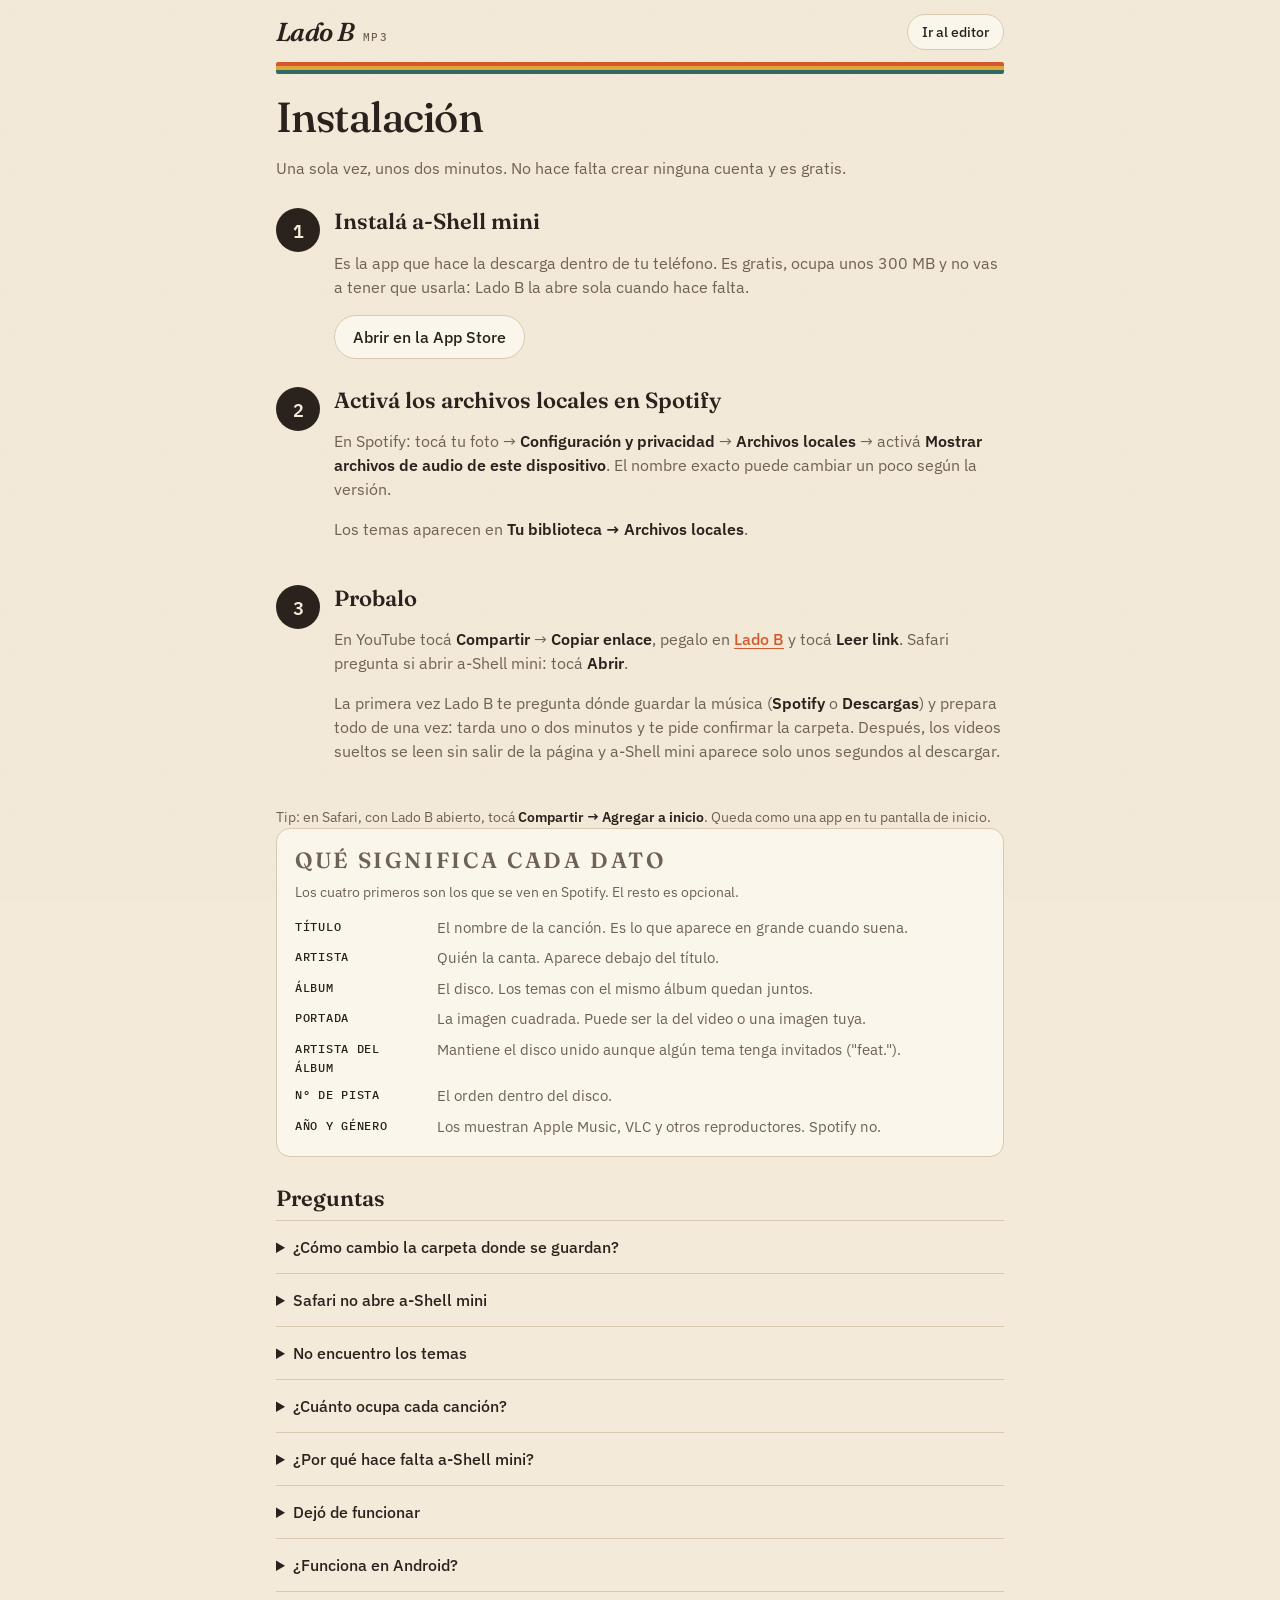
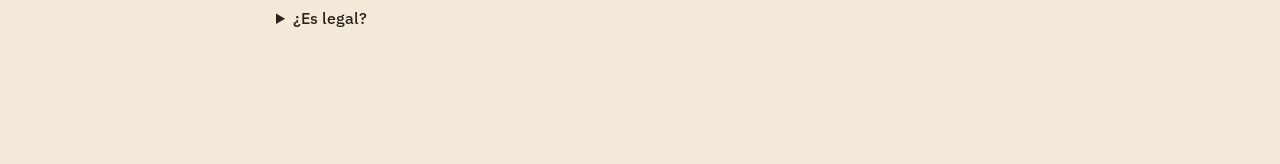
==== commit 12a31e1b: "Menos a-Shell: videos sueltos en la página y preparación inicial - Los videos sueltos se leen en la " ====
--- a/instalar.html
+++ b/instalar.html
@@ -51,7 +51,7 @@
         <div>
           <h2>Probalo</h2>
           <p>En YouTube tocá <b>Compartir</b> → <b>Copiar enlace</b>, pegalo en <a class="enlace" href="./">Lado B</a> y tocá <b>Leer link</b>. Safari pregunta si abrir a-Shell mini: tocá <b>Abrir</b>.</p>
-          <p>La primera vez tarda uno o dos minutos porque instala lo que necesita, y en la primera descarga te pide elegir la carpeta: <b>En mi iPhone → Spotify</b>.</p>
+          <p>La primera vez Lado B te pregunta dónde guardar la música (<b>Spotify</b> o <b>Descargas</b>) y prepara todo de una vez: tarda uno o dos minutos y te pide confirmar la carpeta. Después, los videos sueltos se leen sin salir de la página y a-Shell mini aparece solo unos segundos al descargar.</p>
         </div>
       </section>
     </div>
--- a/assets/estilo.css
+++ b/assets/estilo.css
@@ -347,6 +347,7 @@
 
 .resumen { display: grid; gap: 18px; margin-bottom: 18px; }
 .resumen .casete { max-width: 300px; }
+.otro-link .fila .boton { padding: 0 14px; }
 .aviso {
   display: flex;
   gap: 12px;
@@ -446,6 +447,28 @@
   background: var(--papel-2); color: #0a84ff;
 }
 .chip svg.i { width: 17px; height: 17px; }
+
+details.recorte { padding-top: 22px; border-top: 1px dashed var(--linea); }
+details > summary.nota { cursor: pointer; }
+details.recorte[open] > summary { margin-bottom: 14px; }
+
+.version {
+  margin: 36px 0 0;
+  text-align: center;
+  font: 12px/1.6 var(--mono);
+  color: var(--tinta-3);
+}
+.version .enlace { font: inherit; color: var(--tinta-2); }
+
+.opciones-destino { display: grid; grid-template-columns: 1fr 1fr; gap: 10px; width: 100%; max-width: 340px; }
+.opcion-destino {
+  display: grid; gap: 4px; padding: 16px 12px; text-align: center;
+  border-radius: 14px; border: 2px solid var(--linea); background: var(--carton); cursor: pointer;
+}
+.opcion-destino b { font: 600 18px var(--serif); }
+.opcion-destino small { color: var(--tinta-2); font-size: 13px; }
+.opcion-destino[aria-pressed="true"] { border-color: var(--naranja); box-shadow: 0 0 0 3px color-mix(in srgb, var(--naranja) 18%, transparent); }
+.listo-preparado { color: var(--verde) !important; font-weight: 600; }
 
 .pista { margin: 14px 0 4px; }
 .tema .editar { color: var(--tinta-3); display: grid; place-items: center; }
